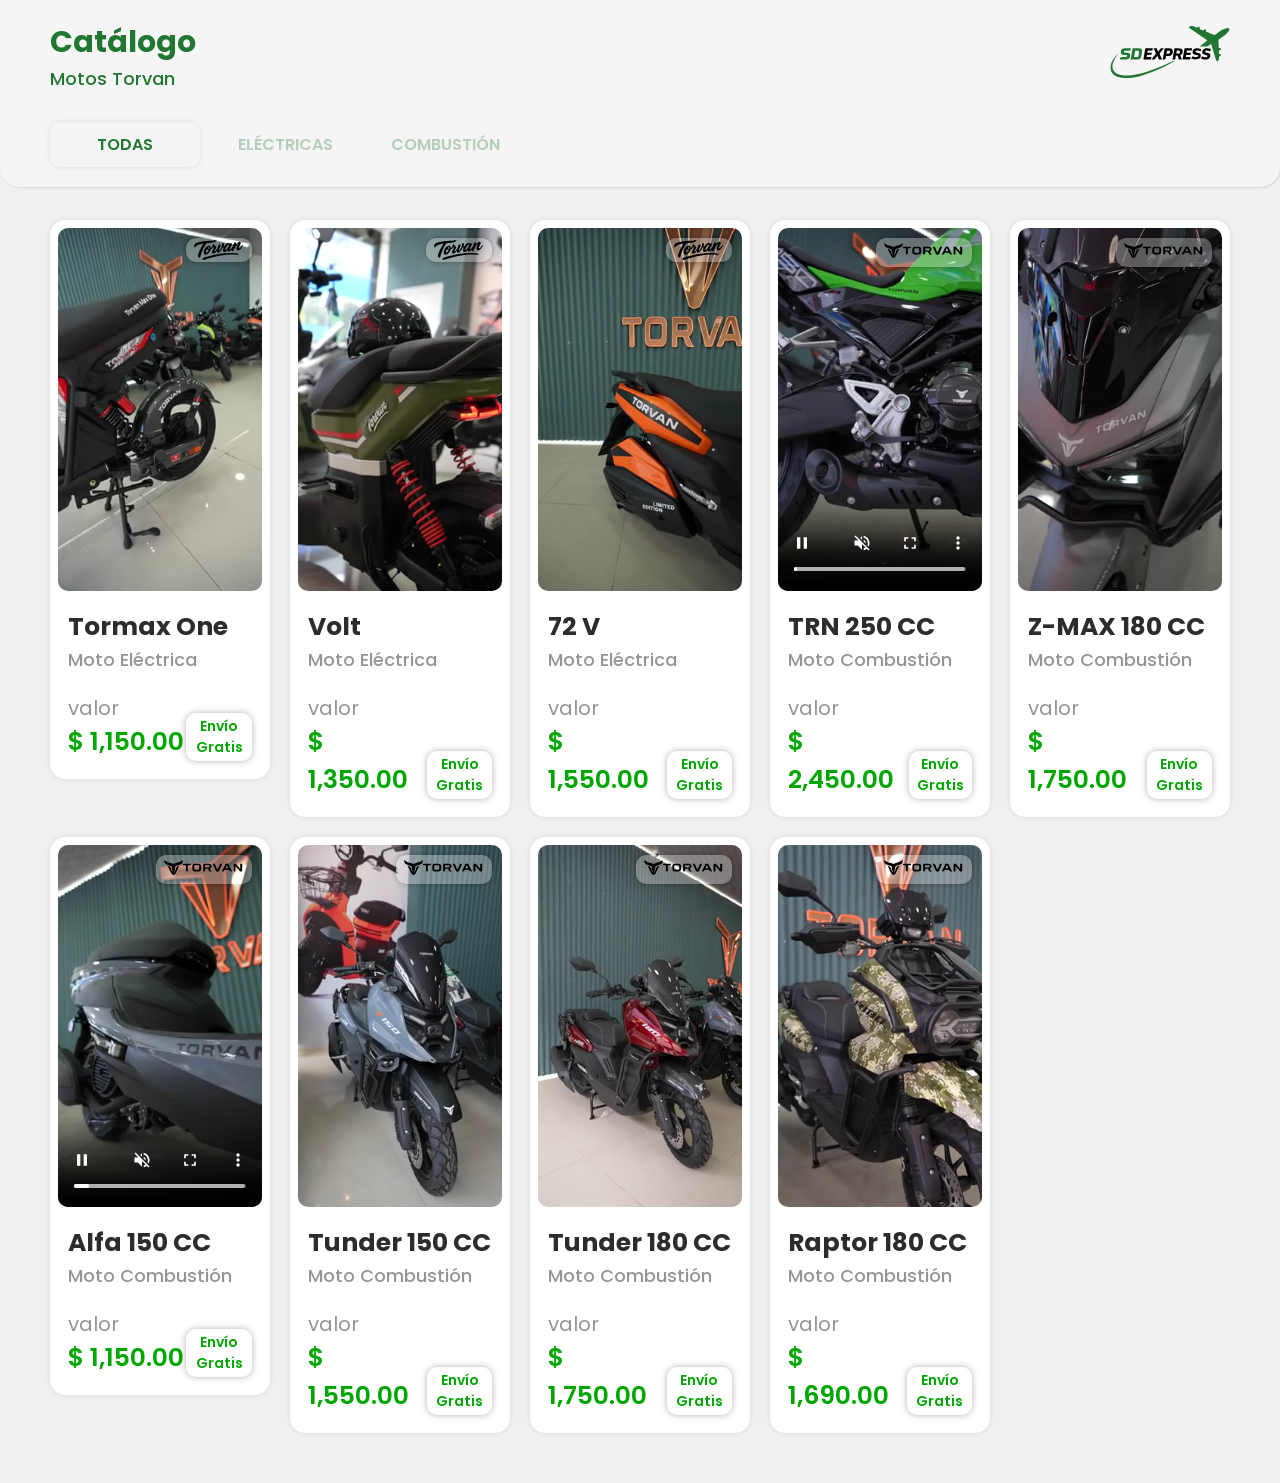
==== index.html @ df268289 "Inicio del proyecto" ====
<!DOCTYPE html>
<html lang="es">
<head>
    <meta charset="UTF-8">
    <meta name="viewport" content="width=device-width, initial-scale=1.0">

    <link rel="preconnect" href="https://fonts.googleapis.com">
    <link rel="preconnect" href="https://fonts.gstatic.com" crossorigin>
    <link href="https://fonts.googleapis.com/css2?family=Poppins:ital,wght@0,100;0,200;0,300;0,400;0,500;0,600;0,700;0,800;0,900;1,100;1,200;1,300;1,400;1,500;1,600;1,700;1,800;1,900&display=swap" rel="stylesheet">

    <link rel="stylesheet" href="Torvan Details/style.css">
    <link rel="icon" type="image/png" href="Torvan Details/style/icon/1x/Recurso 19.png">
    
    <title>Catálogo Torvan</title>
</head>
<body>
    <header>
        <div class="cont_header">
            <div class="cont_info_header">
                <h1>Catálogo</h1>
                <p class="subtitle_header">Motos Torvan</p>
            </div>

            <div class="cont_imagen_header">
                <img src="Torvan Details/style/imagen/Logotipo (SD EXPRESS).svg" alt="Logotipo de la empresa SD EXPRESS">
            </div>
        </div>

        <div class="cont_filter_header">
            <ul>
                <li class="active"><a href="index.html">TODAS</a></li>
                <li class="inactive"><a href="Torvan Eléctricas.html">ELÉCTRICAS</a></li>
                <li class="inactive"><a href="Torvan de Combustión.html">COMBUSTIÓN</a></li>
            </ul>
        </div>
    </header>

    <main>
        <section class="cont_cards_motos_torvan">
            
            <!-- Motos Eléctricas-->

            <a href="Torvan Tormax One.html" class="card_motos_torvan_details"><article class="card_motos_torvan">
                <div class="cont_imagen_card">
                    <video controls autoplay muted loop poster="miniatura.jpg">
                        <source src="Torvan Details/style/imagen/Torvan/Torvan Max One_480p.mp4" type="video/mp4">
                        <source src="Torvan Details/style/imagen/Torvan/Torvan Max One_480p.webm" type="video/webm">
                    </video>

                    <div class="logotype_torvan-e">
                        <img src="Torvan Details/style/imagen/Logotipo (Torvan electrica).svg" alt="Logotipo de la marca de motos Torvan eléctricas">
                    </div>
                </div>

                <div class="cont_info_card">
                    <div class="title_info_card">
                        <h2>Tormax One</h2>
                        <p class="moto_type">Moto Eléctrica</p>
                    </div>

                    <div class="cont_price_card">
                        <div class="price_card">
                            <p class="title_price">valor</p>
                            <p class="price">$ 1,150.00</p>
                        </div>

                        <div class="cont_free">
                            <p class="free_text">Envío Gratis</p>
                        </div>
                    </div>
                </div>
            </article></a>

            <a href="Torvan Volt.html" class="card_motos_torvan_details"><article class="card_motos_torvan">
                <div class="cont_imagen_card">
                    <video controls autoplay muted loop poster="miniatura.jpg">
                        <source src="Torvan Details/style/imagen/Torvan/Torvan Volt_480p.mp4" type="video/mp4">
                        <source src="Torvan Details/style/imagen/Torvan/Torvan Volt_480p.webm" type="video/webm">
                    </video>

                    <div class="logotype_torvan-e">
                        <img src="Torvan Details/style/imagen/Logotipo (Torvan electrica).svg" alt="Logotipo de la marca de motos Torvan eléctricas">
                    </div>
                </div>

                <div class="cont_info_card">
                    <div class="title_info_card">
                        <h2>Volt</h2>
                        <p class="moto_type">Moto Eléctrica</p>
                    </div>

                    <div class="cont_price_card">
                        <div class="price_card">
                            <p class="title_price">valor</p>
                            <p class="price">$ 1,350.00</p>
                        </div>

                        <div class="cont_free">
                            <p class="free_text">Envío Gratis</p>
                        </div>
                    </div>
                </div>
            </article></a>

            <!-- <a href="Torvan Zielo.html" class="card_motos_torvan_details"><article class="card_motos_torvan">
                <div class="cont_imagen_card">
                    <video controls autoplay muted loop poster="miniatura.jpg">
                        <source src="Torvan Details/style/imagen/Torvan/" type="video/mp4">
                    </video>

                    <div class="logotype_torvan-e">
                        <img src="Torvan Details/style/imagen/Logotipo (Torvan electrica).svg" alt="Logotipo de la marca de motos Torvan eléctricas">
                    </div>
                </div>

                <div class="cont_info_card">
                    <div class="title_info_card">
                        <h2>Zielo</h2>
                        <p class="moto_type">Moto Eléctrica</p>
                    </div>

                    <div class="cont_price_card">
                        <div class="price_card">
                            <p class="title_price">valor</p>
                            <p class="price">$ 1,700.00</p>
                        </div>

                        <div class="cont_free">
                            <p class="free_text">Envío Gratis</p>
                        </div>
                    </div>
                </div>
            </article></a> -->

            <a href="Torvan 72V.html" class="card_motos_torvan_details"><article class="card_motos_torvan">
                <div class="cont_imagen_card">
                    <video controls autoplay muted loop poster="miniatura.jpg">
                        <source src="Torvan Details/style/imagen/Torvan/Torvan 72 V (Naranja)_480p.mp4" type="video/mp4">
                        <source src="Torvan Details/style/imagen/Torvan/Torvan 72 V (Naranja)_480p.webm" type="video/webm">
                    </video>

                    <div class="logotype_torvan-e">
                        <img src="Torvan Details/style/imagen/Logotipo (Torvan electrica).svg" alt="Logotipo de la marca de motos Torvan eléctricas">
                    </div>
                </div>

                <div class="cont_info_card">
                    <div class="title_info_card">
                        <h2>72 V</h2>
                        <p class="moto_type">Moto Eléctrica</p>
                    </div>

                    <div class="cont_price_card">
                        <div class="price_card">
                            <p class="title_price">valor</p>
                            <p class="price">$ 1,550.00</p>
                        </div>

                        <div class="cont_free">
                            <p class="free_text">Envío Gratis</p>
                        </div>
                    </div>
                </div>
            </article></a>

            <!-- Motos de Combustión-->

            <a href="Torvan TRN 250 CC.html" class="card_motos_torvan_details"><article class="card_motos_torvan">
                <div class="cont_imagen_card">
                    <video controls autoplay muted loop poster="miniatura.jpg">
                        <source src="Torvan Details/style/imagen/Torvan/Torvan TRN 250CC_480p.mp4" type="video/mp4">
                        <source src="Torvan Details/style/imagen/Torvan/Torvan TRN 250CC_480p.webm" type="video/webm">
                    </video>

                    <div class="logotype_torvan-c">
                        <img src="Torvan Details/style/imagen/Logotipo (Torvan Combustion).svg" alt="Logotipo de la marca de motos Torvan de combustión">
                    </div>
                </div>

                <div class="cont_info_card">
                    <div class="title_info_card">
                        <h2>TRN 250 CC</h2>
                        <p class="moto_type">Moto Combustión</p>
                    </div>

                    <div class="cont_price_card">
                        <div class="price_card">
                            <p class="title_price">valor</p>
                            <p class="price">$ 2,450.00</p>
                        </div>

                        <div class="cont_free">
                            <p class="free_text">Envío Gratis</p>
                        </div>
                    </div>
                </div>
            </article></a>

            <a href="Torvan Z-MAX 180 CC.html" class="card_motos_torvan_details"><article class="card_motos_torvan">
                <div class="cont_imagen_card">
                    <video controls autoplay muted loop poster="miniatura.jpg">
                        <source src="Torvan Details/style/imagen/Torvan/Torvan Z-MAX 180CC_480p.mp4" type="video/mp4">
                        <source src="Torvan Details/style/imagen/Torvan/Torvan Z-MAX 180CC_480p.webm" type="video/webm">
                    </video>

                    <div class="logotype_torvan-c">
                        <img src="Torvan Details/style/imagen/Logotipo (Torvan Combustion).svg" alt="Logotipo de la marca de motos Torvan de combustión">
                    </div>
                </div>

                <div class="cont_info_card">
                    <div class="title_info_card">
                        <h2>Z-MAX 180 CC</h2>
                        <p class="moto_type">Moto Combustión</p>
                    </div>

                    <div class="cont_price_card">
                        <div class="price_card">
                            <p class="title_price">valor</p>
                            <p class="price">$ 1,750.00</p>
                        </div>

                        <div class="cont_free">
                            <p class="free_text">Envío Gratis</p>
                        </div>
                    </div>
                </div>
            </article></a>

            <a href="Torvan Alfa 150CC.html" class="card_motos_torvan_details"><article class="card_motos_torvan">
                <div class="cont_imagen_card">
                    <video controls autoplay muted loop poster="miniatura.jpg">
                        <source src="Torvan Details/style/imagen/Torvan/Torvan Alfa 150 CC_480p.mp4" type="video/mp4">
                        <source src="Torvan Details/style/imagen/Torvan/Torvan Alfa 150 CC_480p.webm" type="video/webm">
                    </video>

                    <div class="logotype_torvan-c">
                        <img src="Torvan Details/style/imagen/Logotipo (Torvan Combustion).svg" alt="Logotipo de la marca de motos Torvan de combustión">
                    </div>
                </div>

                <div class="cont_info_card">
                    <div class="title_info_card">
                        <h2>Alfa 150 CC</h2>
                        <p class="moto_type">Moto Combustión</p>
                    </div>

                    <div class="cont_price_card">
                        <div class="price_card">
                            <p class="title_price">valor</p>
                            <p class="price">$ 1,150.00</p>
                        </div>

                        <div class="cont_free">
                            <p class="free_text">Envío Gratis</p>
                        </div>
                    </div>
                </div>
            </article></a>

            <a href="Torvan Tunder 150 CC.html" class="card_motos_torvan_details"><article class="card_motos_torvan">
                <div class="cont_imagen_card">
                    <video controls autoplay muted loop poster="miniatura.jpg">
                        <source src="Torvan Details/style/imagen/Torvan/Torvan Tunder 150CC_480p.mp4" type="video/mp4">
                        <source src="Torvan Details/style/imagen/Torvan/Torvan Tunder 150CC_480p.webm" type="video/webm">
                    </video>

                    <div class="logotype_torvan-c">
                        <img src="Torvan Details/style/imagen/Logotipo (Torvan Combustion).svg" alt="Logotipo de la marca de motos Torvan de combustión">
                    </div>
                </div>

                <div class="cont_info_card">
                    <div class="title_info_card">
                        <h2>Tunder 150 CC</h2>
                        <p class="moto_type">Moto Combustión</p>
                    </div>

                    <div class="cont_price_card">
                        <div class="price_card">
                            <p class="title_price">valor</p>
                            <p class="price">$ 1,550.00</p>
                        </div>

                        <div class="cont_free">
                            <p class="free_text">Envío Gratis</p>
                        </div>
                    </div>
                </div>
            </article></a>

            <a href="Torvan Tunder 180 CC.html" class="card_motos_torvan_details"><article class="card_motos_torvan">
                <div class="cont_imagen_card">
                    <video controls autoplay muted loop poster="miniatura.jpg">
                        <source src="Torvan Details/style/imagen/Torvan/Torvan Tunder 180CC_480p.mp4" type="video/mp4">
                        <source src="Torvan Details/style/imagen/Torvan/Torvan Tunder 180CC_480p.webm" type="video/webm">
                    </video>

                    <div class="logotype_torvan-c">
                        <img src="Torvan Details/style/imagen/Logotipo (Torvan Combustion).svg" alt="Logotipo de la marca de motos Torvan de combustión">
                    </div>
                </div>

                <div class="cont_info_card">
                    <div class="title_info_card">
                        <h2>Tunder 180 CC</h2>
                        <p class="moto_type">Moto Combustión</p>
                    </div>

                    <div class="cont_price_card">
                        <div class="price_card">
                            <p class="title_price">valor</p>
                            <p class="price">$ 1,750.00</p>
                        </div>

                        <div class="cont_free">
                            <p class="free_text">Envío Gratis</p>
                        </div>
                    </div>
                </div>
            </article></a>

            <!-- <a href="Torvan Raptor 150 CC.html" class="card_motos_torvan_details"><article class="card_motos_torvan">
                <div class="cont_imagen_card">
                    <video controls autoplay muted loop poster="miniatura.jpg">
                        <source src="Torvan Details/style/imagen/Torvan/Torvan Raptor 180CC (Camuflaje)_480p.mp4" type="video/mp4">
                    </video>

                    <div class="logotype_torvan-c">
                        <img src="Torvan Details/style/imagen/Logotipo (Torvan Combustion).svg" alt="Logotipo de la marca de motos Torvan de combustión">
                    </div>
                </div>

                <div class="cont_info_card">
                    <div class="title_info_card">
                        <h2>Raptor 150 CC</h2>
                        <p class="moto_type">Moto Combustión</p>
                    </div>

                    <div class="cont_price_card">
                        <div class="price_card">
                            <p class="title_price">valor</p>
                            <p class="price">$ 1,550.00</p>
                        </div>

                        <div class="cont_free">
                            <p class="free_text">Envío Gratis</p>
                        </div>
                    </div>
                </div>
            </article></a> -->

            <a href="Torvan Raptor 180 CC.html" class="card_motos_torvan_details"><article class="card_motos_torvan">
                <div class="cont_imagen_card">
                    <video controls autoplay muted loop poster="miniatura.jpg">
                        <source src="Torvan Details/style/imagen/Torvan/Torvan Raptor 180CC (Camuflaje)_480p.mp4" type="video/mp4">
                        <source src="Torvan Details/style/imagen/Torvan/Torvan Raptor 180CC (Camuflaje)_480p.webm" type="video/webm">
                    </video>

                    <div class="logotype_torvan-c">
                        <img src="Torvan Details/style/imagen/Logotipo (Torvan Combustion).svg" alt="Logotipo de la marca de motos Torvan de combustión">
                    </div>
                </div>

                <div class="cont_info_card">
                    <div class="title_info_card">
                        <h2>Raptor 180 CC</h2>
                        <p class="moto_type">Moto Combustión</p>
                    </div>

                    <div class="cont_price_card">
                        <div class="price_card">
                            <p class="title_price">valor</p>
                            <p class="price">$ 1,690.00</p>
                        </div>

                        <div class="cont_free">
                            <p class="free_text">Envío Gratis</p>
                        </div>
                    </div>
                </div>
            </article></a>

        </section>
    </main>
</body>
</html>
---- Torvan Details/style.css ----
*{
    padding: 0;
    margin: 0;
    font-family: "Poppins", sans-serif;
    text-decoration-line: none;
    list-style: none;
}


/*Estilos del Catálogo*/

body{
    background-color: #F0F0F0;
}

header{
    background-color: #F5F5F5;
    border-radius: 0 0 20px 20px;
    box-shadow: 1px 1px 2px rgba( 0, 0, 0,.1);
    position: fixed;
    width: 100%;
    z-index: 1000;
}

.cont_header{
    padding: 20px 50px;
    display: flex;
    justify-content: space-between;
}

.cont_filter_header ul{
    padding: 0 50px 10px 50px;
}

.cont_info_header, .cont_imagen_header, img{
    margin: auto 0;
}

h1{
    color: #217732;
    font-weight: 700;
    font-size: 30px;
}

.subtitle_header{
    color: #217732;
    font-weight: 500;
    font-size: 18px;
}

.cont_imagen_header, img{
    width: 120px;
    height: auto;
}

.cont_filter_header, ul{
    padding: 10px 0;
    display: flex;
    gap: 10px;
}

.cont_filter_header ul li{
    width: 150px;
    text-align: center;
    padding: 10px 0;
}

.cont_filter_header ul .active, .cont_filter_header ul .inactive:hover{
    box-shadow: 0 0 5px rgba( 0, 0, 0,.1);
    border-radius: 10px;
}

.cont_filter_header ul li a{
    color: #217732;
    font-weight: 600;
    font-size: 16px;
}

.cont_filter_header ul .inactive:hover{
    opacity: 1;
}

.cont_filter_header ul .inactive{
    opacity: .3;
}

.cont_cards_motos_torvan{
    padding: 220px 50px 50px 50px;
    display: grid;
    grid-template-columns: repeat(5, 1fr);
    gap: 20px;
}

.card_motos_torvan{
    background-color: #FFFFFF;
    box-shadow: 0 0 5px rgba( 0, 0, 0,.1);
    padding: 8px;

    border-radius: 15px;
}

video{
    width: 100%;
    border-radius: 10px;
}

.cont_imagen_card{
    position: relative;
}

.logotype_torvan-c, .logotype_torvan-e img{
    position: absolute;
    top: 10px;
    right: 10px;

    background-color: rgba(255, 255, 255, 0.3);
    box-shadow: 0 0 5px rgba( 0, 0, 0,.3);
    padding: 2px 8px;
    border-radius: 10px;
}

.logotype_torvan-c img{
    width: 80px;
    height: auto;
}

.logotype_torvan-e img{
    width: 50px;
    height: auto;
}

.cont_info_card{
    padding: 10px;
}

h2{
    color: #2C2C2C;
    font-size: 25px;
    font-weight: 700;
}

.moto_type{
    color: rgba(44, 44, 44, .5);
    font-size: 18px;
    font-weight: 500;
}

.cont_price_card{
    margin-top: 20px;
    display: flex;
    justify-content: space-between;
    align-items: end;
}

.title_price{
    color: rgba(44, 44, 44, .5);
    font-size: 20px;
}

.price{
    color: #00A700;
    font-size: 25px;
    font-weight: 600;
}

.cont_free{
    width: 50px;
    background-color: #fff;
    box-shadow: 0 0 7px rgba( 0, 0, 0,.3);
    padding: 3px 8px;
    border-radius: 10px;
}

.free_text{
    text-align: center;
    color: #00A700;
    font-size: 14px;
    font-weight: 600;
}

.cont_cards_motos_torvan a:hover{
    box-shadow: 0 0 10px rgba(5, 131, 1, 0.3);
    border-radius: 15px;
}


/*Estilos de Detalles de las Motos*/

.header_detalis_motos{
    display: flex;
    justify-content: space-between;
    align-items: center;

    padding: 20px 0;
}

.icon-cancel img{
    width: 40px;
    margin-right: 50px;
}

.logo-Torvan{
    margin-left: 50px;
}

.main_details{
    display: flex;
    gap: 50px;
    height: 100dvh;
}

.video_moto_details{
    width: 450px;
    margin: 140px 0 0 50px;
}

.info_title_details{
    margin-top: 140px;
    display: flex;
    gap: 40px;
}

.title_text_details{
    color: #217732;
    font-weight: 700;
    font-size: 30px;
}

.subtitle_text_details{
    color: rgba(44, 44, 44, .7);
    font-size: 18px;
}

.details_moto_info_text{
    margin-top: 50px;
    font-size: 18px;
    font-weight: 500;
    color: rgba(44, 44, 44, .7);
}

.edit_text_details{
    font-weight: 700;
    color: rgba(44, 44, 44, 1);
}

.cont_free_details{
    background-color: #F5F5F5;
    border-radius: 10px;
    padding: 10px 15px;
    height: 20px;
    box-shadow: 0 0 10px rgba(44, 44, 44, .1);
}

.free_text_details{
    color: #00A700;
    font-size: 14px;
    font-weight: 600;
}

.cont_btn{
    display: flex;
    border-radius: 20px;
    padding: 30px 20px;
    margin-top: 150px;
    gap: 20px;
}

.cont_btn a{
    background-color: #00A700;
    display: flex;
    border-radius: 50px;
    width: 300px;
    align-items: center;
    padding: 10px;
    color: #fff;
}

.cont_btn a img{
    height: 20px;
}

.cont_pricing{
    margin-top: 30px;
}

.title_text_pricing{
    font-size: 25px;
    color: #217732;
}



@media (max-width: 1024px) {
    .cont_cards_motos_torvan{
        grid-template-columns: repeat(3, 1fr);
    }
}

@media (max-width: 780px) {
    .cont_cards_motos_torvan{
        grid-template-columns: repeat(2, 1fr);
    }
}

@media (max-width: 500px) {
    
    .cont_header{
        padding: 20px;
    }

    h1{
        font-size: 20px;
    }

    .subtitle_header{
        font-size: 14px;
    }

    .cont_imagen_header, img{
        width: 100px;
    }

    .cont_filter_header ul{
        padding: 0 20px 10px 20px;
    }

    .cont_filter_header ul li{
        width: 100px;
        padding: 5px;
    }

    .cont_filter_header ul li a{
        font-size: 14px;
    }

    .cont_cards_motos_torvan{
        padding: 180px 10px 10px 10px;
        grid-template-columns: repeat(2, 1fr);
        gap: 10px;
    }

    .card_motos_torvan{
        width: 180px;
    }

    .logotype_torvan-c, .logotype_torvan-e img{
        padding: 1px 6px;
        border-radius: 8px;
    }

    .logotype_torvan-c img{
        width: 60px;
    }

    .logotype_torvan-e img{
        padding: 4px 6px;
        width: 40px;
    }

    .cont_info_card{
        padding: 5px;
    }

    h2, .price{
        font-size: 18px;
    }

    .moto_type{
        font-size: 14px;
    }

    .cont_price_card{
        margin-top: 10px;
    }

    .title_price{
        font-size: 14px;
    }

    .cont_free{
        padding: 3px 8px;
        width: 40px;
    }

    .free_text{
        font-size: 12px;
        text-align: center;
    }


    /*Detalles de las motos*/

    .icon-cancel img{
        width: 30px;
        margin-right: 20px;
    }

    .logo-Torvan{
        margin-left: 20px;
    }

    .main_details{
        display: flex;
        flex-direction: column;
        gap: 20px;
    }

    .video_moto_details{
        width: auto;
        margin: 120px 20px 0 20px;
    }

    .info_title_details{
        margin-top: 20px;
        gap: 20px;
        padding: 0 20px;
    }

    .title_text_details{
        font-size: 25px;
    }

    .subtitle_text_details{
        font-size: 16px;
    }

    .details_moto_info_text{
        font-size: 16px;
        padding: 0 20px;
    }

    .cont_free_details{
        text-align: center;
        padding: 5px 10px;
        height: 20px;
    }

    .cont_btn{
        padding: 30px 20px;
        margin-top: 100px;
        display: flex;
        flex-direction: column;
        width: auto;
    }

    .cont_btn a{
        padding: 10px;
    }

    .cont_pricing{
        padding: 0 20px;
    }
}
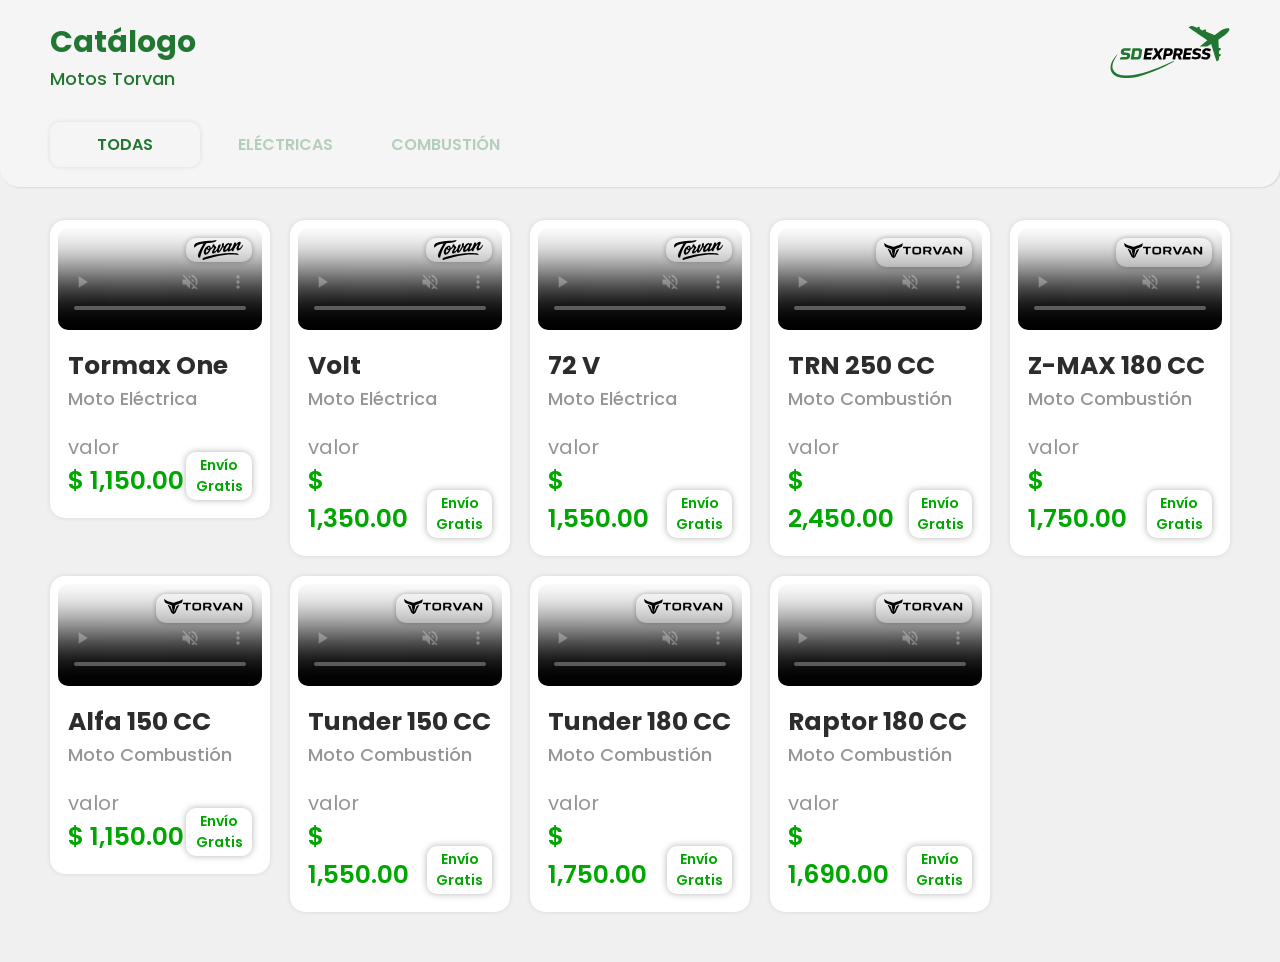
==== commit eb6f4438: "Quitar webm" ====
--- a/index.html
+++ b/index.html
@@ -43,8 +43,7 @@
             <a href="Torvan Tormax One.html" class="card_motos_torvan_details"><article class="card_motos_torvan">
                 <div class="cont_imagen_card">
                     <video controls autoplay muted loop poster="miniatura.jpg">
-                        <source src="Torvan Details/style/imagen/Torvan/Torvan Max One_480p.mp4" type="video/mp4">
-                        <source src="Torvan Details/style/imagen/Torvan/Torvan Max One_480p.webm" type="video/webm">
+                        <source src="Torvan Details/style/imagen/Torvan/Torvan Max One_480p.mp4" type="video/mp4"> 
                     </video>
 
                     <div class="logotype_torvan-e">
@@ -74,8 +73,7 @@
             <a href="Torvan Volt.html" class="card_motos_torvan_details"><article class="card_motos_torvan">
                 <div class="cont_imagen_card">
                     <video controls autoplay muted loop poster="miniatura.jpg">
-                        <source src="Torvan Details/style/imagen/Torvan/Torvan Volt_480p.mp4" type="video/mp4">
-                        <source src="Torvan Details/style/imagen/Torvan/Torvan Volt_480p.webm" type="video/webm">
+                        <source src="Torvan Details/style/imagen/Torvan/Torvan Volt_480p.mp4" type="video/mp4"> 
                     </video>
 
                     <div class="logotype_torvan-e">
@@ -135,8 +133,7 @@
             <a href="Torvan 72V.html" class="card_motos_torvan_details"><article class="card_motos_torvan">
                 <div class="cont_imagen_card">
                     <video controls autoplay muted loop poster="miniatura.jpg">
-                        <source src="Torvan Details/style/imagen/Torvan/Torvan 72 V (Naranja)_480p.mp4" type="video/mp4">
-                        <source src="Torvan Details/style/imagen/Torvan/Torvan 72 V (Naranja)_480p.webm" type="video/webm">
+                        <source src="Torvan Details/style/imagen/Torvan/Torvan 72 V (Naranja)_480p.mp4" type="video/mp4"> 
                     </video>
 
                     <div class="logotype_torvan-e">
@@ -168,8 +165,7 @@
             <a href="Torvan TRN 250 CC.html" class="card_motos_torvan_details"><article class="card_motos_torvan">
                 <div class="cont_imagen_card">
                     <video controls autoplay muted loop poster="miniatura.jpg">
-                        <source src="Torvan Details/style/imagen/Torvan/Torvan TRN 250CC_480p.mp4" type="video/mp4">
-                        <source src="Torvan Details/style/imagen/Torvan/Torvan TRN 250CC_480p.webm" type="video/webm">
+                        <source src="Torvan Details/style/imagen/Torvan/Torvan TRN 250CC_480p.mp4" type="video/mp4"> 
                     </video>
 
                     <div class="logotype_torvan-c">
@@ -199,8 +195,7 @@
             <a href="Torvan Z-MAX 180 CC.html" class="card_motos_torvan_details"><article class="card_motos_torvan">
                 <div class="cont_imagen_card">
                     <video controls autoplay muted loop poster="miniatura.jpg">
-                        <source src="Torvan Details/style/imagen/Torvan/Torvan Z-MAX 180CC_480p.mp4" type="video/mp4">
-                        <source src="Torvan Details/style/imagen/Torvan/Torvan Z-MAX 180CC_480p.webm" type="video/webm">
+                        <source src="Torvan Details/style/imagen/Torvan/Torvan Z-MAX 180CC_480p.mp4" type="video/mp4"> 
                     </video>
 
                     <div class="logotype_torvan-c">
@@ -230,8 +225,7 @@
             <a href="Torvan Alfa 150CC.html" class="card_motos_torvan_details"><article class="card_motos_torvan">
                 <div class="cont_imagen_card">
                     <video controls autoplay muted loop poster="miniatura.jpg">
-                        <source src="Torvan Details/style/imagen/Torvan/Torvan Alfa 150 CC_480p.mp4" type="video/mp4">
-                        <source src="Torvan Details/style/imagen/Torvan/Torvan Alfa 150 CC_480p.webm" type="video/webm">
+                        <source src="Torvan Details/style/imagen/Torvan/Torvan Alfa 150 CC_480p.mp4" type="video/mp4"> 
                     </video>
 
                     <div class="logotype_torvan-c">
@@ -261,8 +255,7 @@
             <a href="Torvan Tunder 150 CC.html" class="card_motos_torvan_details"><article class="card_motos_torvan">
                 <div class="cont_imagen_card">
                     <video controls autoplay muted loop poster="miniatura.jpg">
-                        <source src="Torvan Details/style/imagen/Torvan/Torvan Tunder 150CC_480p.mp4" type="video/mp4">
-                        <source src="Torvan Details/style/imagen/Torvan/Torvan Tunder 150CC_480p.webm" type="video/webm">
+                        <source src="Torvan Details/style/imagen/Torvan/Torvan Tunder 150CC_480p.mp4" type="video/mp4"> 
                     </video>
 
                     <div class="logotype_torvan-c">
@@ -292,8 +285,7 @@
             <a href="Torvan Tunder 180 CC.html" class="card_motos_torvan_details"><article class="card_motos_torvan">
                 <div class="cont_imagen_card">
                     <video controls autoplay muted loop poster="miniatura.jpg">
-                        <source src="Torvan Details/style/imagen/Torvan/Torvan Tunder 180CC_480p.mp4" type="video/mp4">
-                        <source src="Torvan Details/style/imagen/Torvan/Torvan Tunder 180CC_480p.webm" type="video/webm">
+                        <source src="Torvan Details/style/imagen/Torvan/Torvan Tunder 180CC_480p.mp4" type="video/mp4"> 
                     </video>
 
                     <div class="logotype_torvan-c">
@@ -353,8 +345,7 @@
             <a href="Torvan Raptor 180 CC.html" class="card_motos_torvan_details"><article class="card_motos_torvan">
                 <div class="cont_imagen_card">
                     <video controls autoplay muted loop poster="miniatura.jpg">
-                        <source src="Torvan Details/style/imagen/Torvan/Torvan Raptor 180CC (Camuflaje)_480p.mp4" type="video/mp4">
-                        <source src="Torvan Details/style/imagen/Torvan/Torvan Raptor 180CC (Camuflaje)_480p.webm" type="video/webm">
+                        <source src="Torvan Details/style/imagen/Torvan/Torvan Raptor 180CC (Camuflaje)_480p.mp4" type="video/mp4"> 
                     </video>
 
                     <div class="logotype_torvan-c">
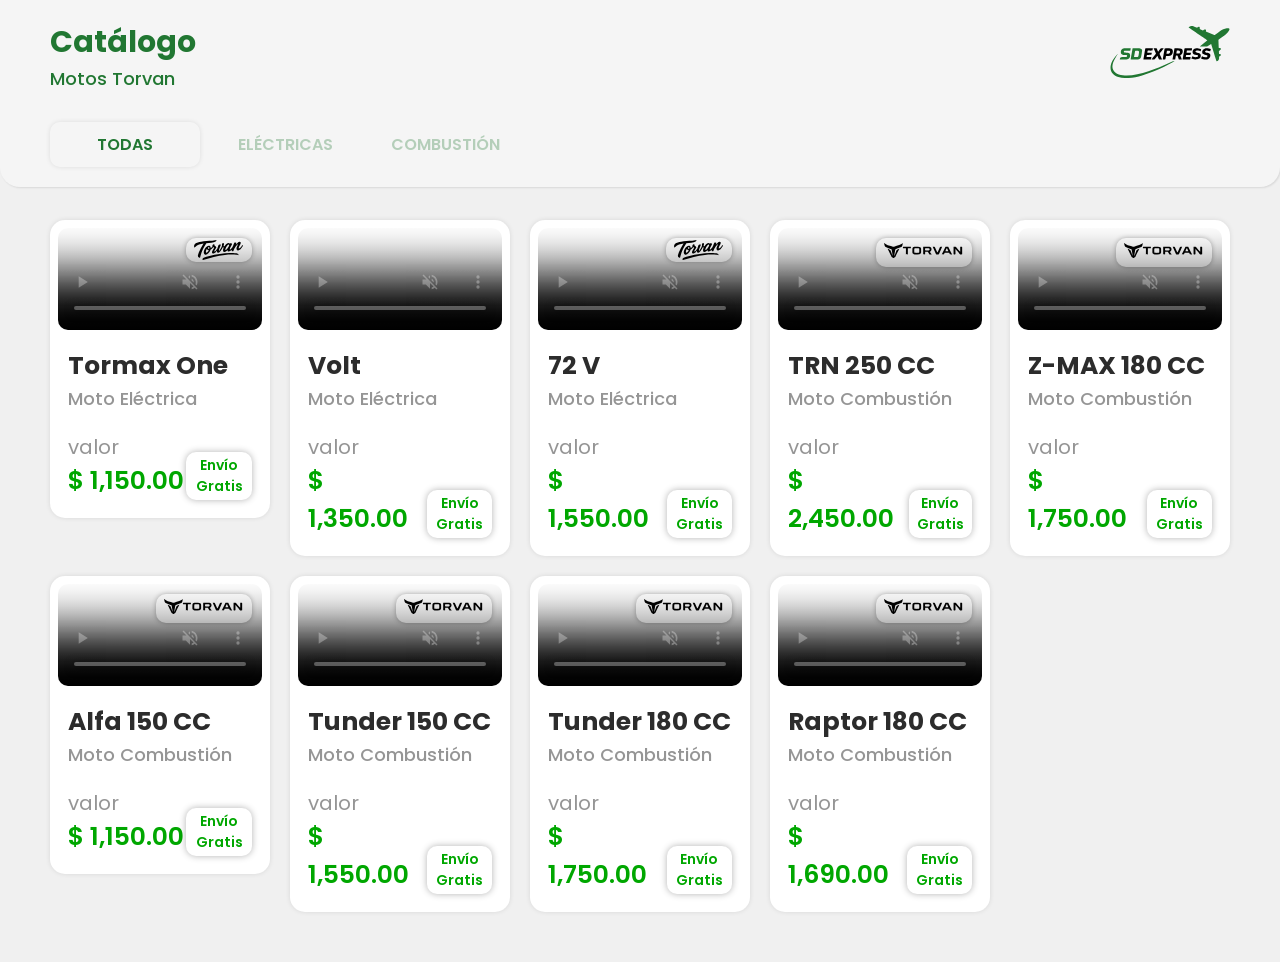
==== commit 19d3db5d: "Formato Fast Start" ====
--- a/index.html
+++ b/index.html
@@ -43,7 +43,7 @@
             <a href="Torvan Tormax One.html" class="card_motos_torvan_details"><article class="card_motos_torvan">
                 <div class="cont_imagen_card">
                     <video controls autoplay muted loop poster="miniatura.jpg">
-                        <source src="Torvan Details/style/imagen/Torvan/Torvan Max One_480p.mp4" type="video/mp4"> 
+                        <source src="Torvan Details/style/imagen/Torvan/Torvan Max One_480p_flast.mp4" type="video/mp4"> 
                     </video>
 
                     <div class="logotype_torvan-e">
@@ -73,8 +73,7 @@
             <a href="Torvan Volt.html" class="card_motos_torvan_details"><article class="card_motos_torvan">
                 <div class="cont_imagen_card">
                     <video controls autoplay muted loop poster="miniatura.jpg">
-                        <source src="Torvan Details/style/imagen/Torvan/Torvan Volt_480p.mp4" type="video/mp4"> 
-                    </video>
+                        <source src="Torvan Details/style/imagen/Torvan/Torvan Volt_480p_flast.mp4" type="video/mp4"> 
 
                     <div class="logotype_torvan-e">
                         <img src="Torvan Details/style/imagen/Logotipo (Torvan electrica).svg" alt="Logotipo de la marca de motos Torvan eléctricas">
@@ -133,7 +132,7 @@
             <a href="Torvan 72V.html" class="card_motos_torvan_details"><article class="card_motos_torvan">
                 <div class="cont_imagen_card">
                     <video controls autoplay muted loop poster="miniatura.jpg">
-                        <source src="Torvan Details/style/imagen/Torvan/Torvan 72 V (Naranja)_480p.mp4" type="video/mp4"> 
+                        <source src="Torvan Details/style/imagen/Torvan/Torvan 72 V (Naranja)_480p_flast.mp4" type="video/mp4"> 
                     </video>
 
                     <div class="logotype_torvan-e">
@@ -165,7 +164,7 @@
             <a href="Torvan TRN 250 CC.html" class="card_motos_torvan_details"><article class="card_motos_torvan">
                 <div class="cont_imagen_card">
                     <video controls autoplay muted loop poster="miniatura.jpg">
-                        <source src="Torvan Details/style/imagen/Torvan/Torvan TRN 250CC_480p.mp4" type="video/mp4"> 
+                        <source src="Torvan Details/style/imagen/Torvan/Torvan TRN 250CC_480p_flast.mp4" type="video/mp4"> 
                     </video>
 
                     <div class="logotype_torvan-c">
@@ -195,7 +194,7 @@
             <a href="Torvan Z-MAX 180 CC.html" class="card_motos_torvan_details"><article class="card_motos_torvan">
                 <div class="cont_imagen_card">
                     <video controls autoplay muted loop poster="miniatura.jpg">
-                        <source src="Torvan Details/style/imagen/Torvan/Torvan Z-MAX 180CC_480p.mp4" type="video/mp4"> 
+                        <source src="Torvan Details/style/imagen/Torvan/Torvan Z-MAX 180CC_480p_flast.mp4" type="video/mp4"> 
                     </video>
 
                     <div class="logotype_torvan-c">
@@ -225,7 +224,7 @@
             <a href="Torvan Alfa 150CC.html" class="card_motos_torvan_details"><article class="card_motos_torvan">
                 <div class="cont_imagen_card">
                     <video controls autoplay muted loop poster="miniatura.jpg">
-                        <source src="Torvan Details/style/imagen/Torvan/Torvan Alfa 150 CC_480p.mp4" type="video/mp4"> 
+                        <source src="Torvan Details/style/imagen/Torvan/Torvan Alfa 150 CC_480p_flast.mp4" type="video/mp4"> 
                     </video>
 
                     <div class="logotype_torvan-c">
@@ -255,7 +254,7 @@
             <a href="Torvan Tunder 150 CC.html" class="card_motos_torvan_details"><article class="card_motos_torvan">
                 <div class="cont_imagen_card">
                     <video controls autoplay muted loop poster="miniatura.jpg">
-                        <source src="Torvan Details/style/imagen/Torvan/Torvan Tunder 150CC_480p.mp4" type="video/mp4"> 
+                        <source src="Torvan Details/style/imagen/Torvan/Torvan Tunder 150CC_480p_flast.mp4" type="video/mp4"> 
                     </video>
 
                     <div class="logotype_torvan-c">
@@ -285,7 +284,7 @@
             <a href="Torvan Tunder 180 CC.html" class="card_motos_torvan_details"><article class="card_motos_torvan">
                 <div class="cont_imagen_card">
                     <video controls autoplay muted loop poster="miniatura.jpg">
-                        <source src="Torvan Details/style/imagen/Torvan/Torvan Tunder 180CC_480p.mp4" type="video/mp4"> 
+                        <source src="Torvan Details/style/imagen/Torvan/Torvan Tunder 180CC_480p_flast.mp4" type="video/mp4"> 
                     </video>
 
                     <div class="logotype_torvan-c">
@@ -315,7 +314,7 @@
             <!-- <a href="Torvan Raptor 150 CC.html" class="card_motos_torvan_details"><article class="card_motos_torvan">
                 <div class="cont_imagen_card">
                     <video controls autoplay muted loop poster="miniatura.jpg">
-                        <source src="Torvan Details/style/imagen/Torvan/Torvan Raptor 180CC (Camuflaje)_480p.mp4" type="video/mp4">
+                        <source src="Torvan Details/style/imagen/Torvan/Torvan Raptor 180CC (Camuflaje)_480p_flast.mp4" type="video/mp4">
                     </video>
 
                     <div class="logotype_torvan-c">
@@ -345,7 +344,7 @@
             <a href="Torvan Raptor 180 CC.html" class="card_motos_torvan_details"><article class="card_motos_torvan">
                 <div class="cont_imagen_card">
                     <video controls autoplay muted loop poster="miniatura.jpg">
-                        <source src="Torvan Details/style/imagen/Torvan/Torvan Raptor 180CC (Camuflaje)_480p.mp4" type="video/mp4"> 
+                        <source src="Torvan Details/style/imagen/Torvan/Torvan Raptor 180CC (Camuflaje)_480p_flast.mp4" type="video/mp4"> 
                     </video>
 
                     <div class="logotype_torvan-c">
